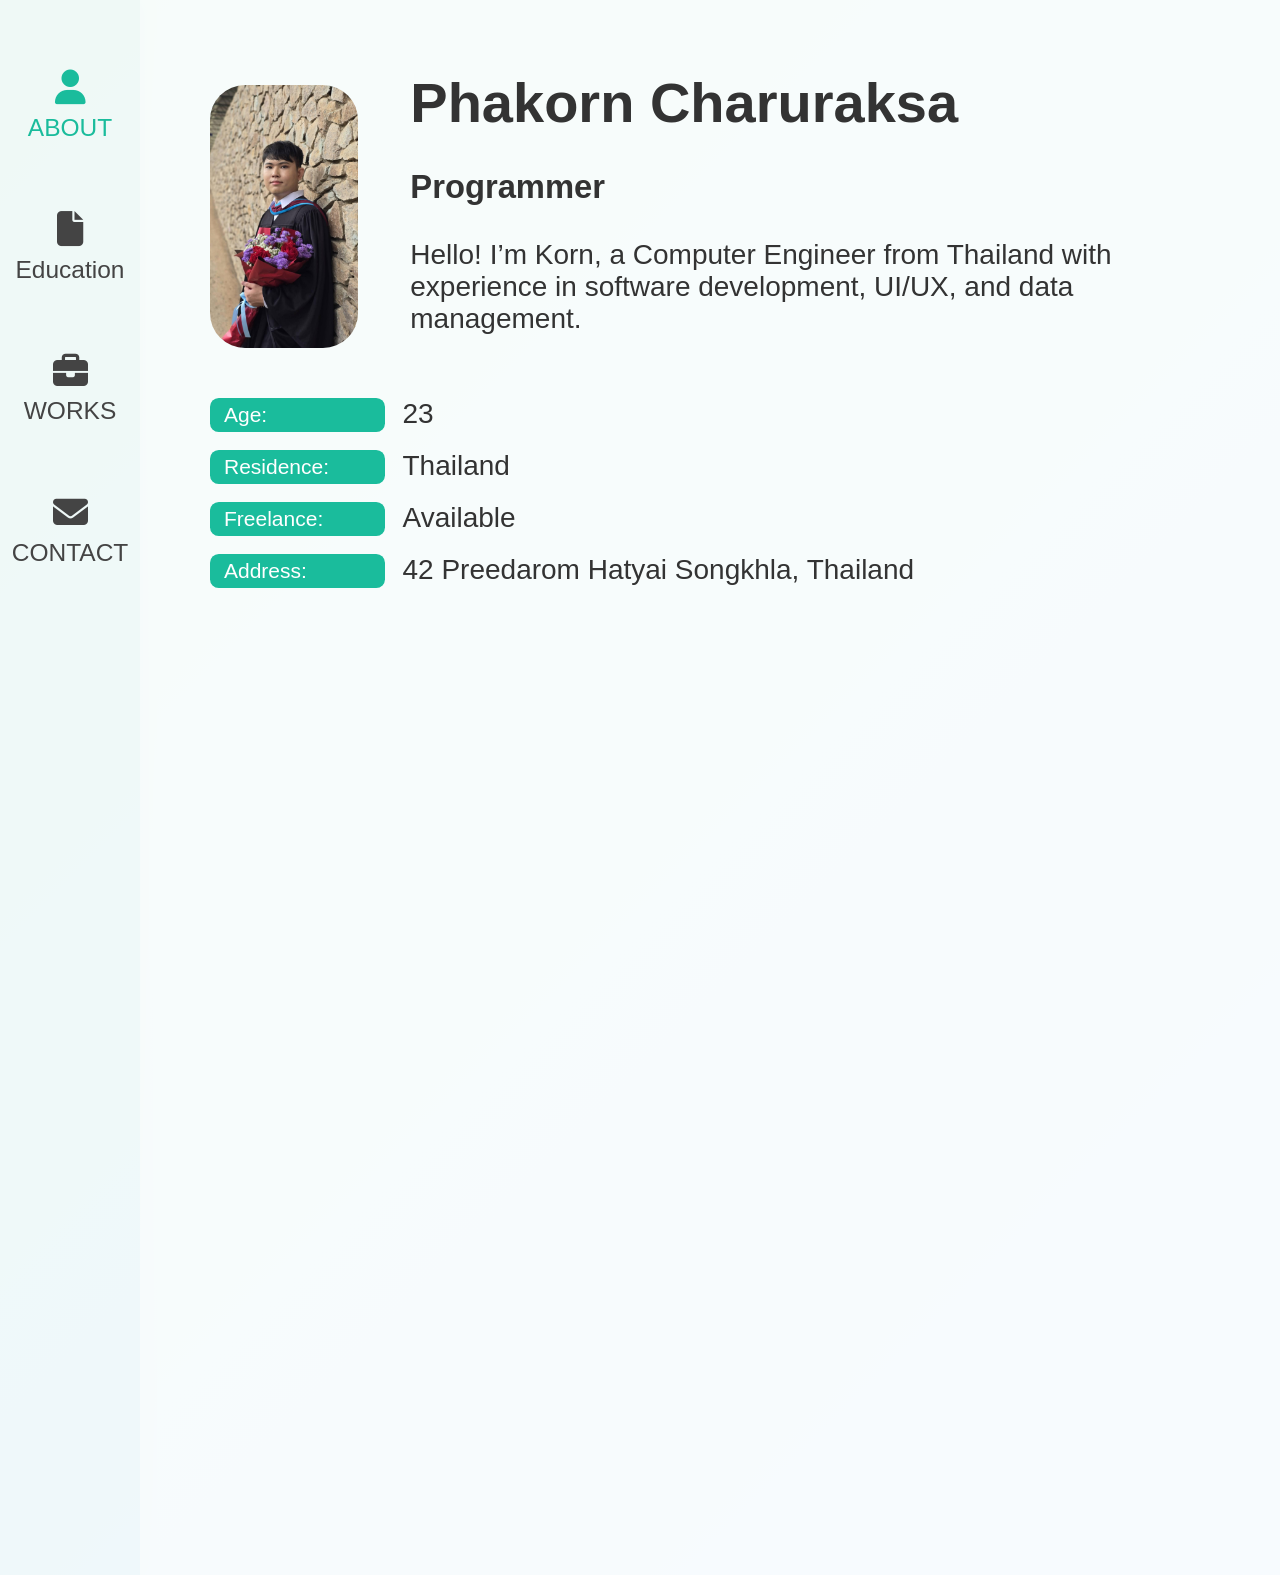
==== Index.html @ d8c00925 "first commit" ====
<!DOCTYPE html>
<html lang="en">
<head>
  <meta charset="UTF-8">
  <meta name="viewport" content="width=device-width, initial-scale=1.0">
  <title>Portfolio | Phakorn Charuraksa</title>
  <link rel="stylesheet" href="https://cdnjs.cloudflare.com/ajax/libs/font-awesome/6.4.0/css/all.min.css">
  <style>
    body {
      margin: 0;
      font-family: "Poppins", sans-serif;
      background: linear-gradient(135deg, #5cc7a3, #64b3f4);
      color: #333;
      display: flex;
      height: 100vh;
      overflow: hidden;

      zoom: 1.75;
    }
    /* Sidebar */
    .sidebar {
      width: 80px;
      background: rgba(255,255,255,0.9);
      display: flex;
      flex-direction: column;
      align-items: center;
      padding: 20px 0;
      box-shadow: 2px 0 8px rgba(0,0,0,0.1);
    }
    .sidebar a {
      text-decoration: none;
      color: #444;
      font-size: 14px;
      text-align: center;
      margin: 20px 0;
      display: flex;
      flex-direction: column;
      align-items: center;
      transition: 0.3s;
    }
    .sidebar a.active, .sidebar a:hover {
      color: #1abc9c;
    }
    .sidebar a i {
      font-size: 20px;
      margin-bottom: 5px;
    }

    /* Main Content */
    .main {
      flex: 1;
      overflow-y: auto;
      padding: 40px;
      background: rgba(255,255,255,0.95);
      transition: 0.4s;
    }

    .section {
      display: none;
      animation: fadeIn 0.5s ease;
    }
    .section.active {
      display: block;
    }
    @keyframes fadeIn {
      from { opacity: 0; transform: translateY(10px); }
      to { opacity: 1; transform: translateY(0); }
    }

    .profile {
      display: flex;
      align-items: center;
      gap: 30px;
    }
    .profile img {
      width: 150px;
      height: 150px;
      border-radius: 20px;
      object-fit: cover;
    }
    .profile h1 {
      margin: 0;
    }
    .info-box {
      display: grid;
      grid-template-columns: 100px auto;
      gap: 10px;
      margin-top: 20px;
    }
    .tag {
      background: #1abc9c;
      color: white;
      padding: 3px 8px;
      border-radius: 5px;
      font-size: 12px;
      display: inline-block;
    }

    /* Responsive */
    @media(max-width: 768px){
      body {
        flex-direction: column;
      }
      .sidebar {
        flex-direction: row;
        width: 100%;
        height: 60px;
        justify-content: space-around;
      }
      .main {
        height: calc(100vh - 60px);
      }
    }
  </style>
</head>
<body>
  <!-- Sidebar -->
  <div class="sidebar">
    <a href="#" class="nav-link active" data-section="about">
      <i class="fa fa-user"></i>
      ABOUT
    </a>
    <a href="#" class="nav-link" data-section="Education">
      <i class="fa fa-file"></i>
      Education
    </a>
    <a href="#" class="nav-link" data-section="works">
      <i class="fa fa-briefcase"></i>
      WORKS
    </a>
    <a href="#" class="nav-link" data-section="contact">
      <i class="fa fa-envelope"></i>
      CONTACT
    </a>
  </div>

  <!-- Main Content -->
  <div class="main">
    <!-- About Section -->
    <div id="about" class="section active">
      <div class="profile">
        <img src="PKman356.jpg" alt="Profile">
        <div>
          <h1>Phakorn Charuraksa</h1>
          <h3>Programmer</h3>
          <p>Hello! I’m Korn, a Computer Engineer from Thailand with experience in software development, UI/UX, and data management.</p>
        </div>
      </div>

      <div class="info-box">
        <div class="tag">Age:</div> <div>23</div>
        <div class="tag">Residence:</div> <div>Thailand</div>
        <div class="tag">Freelance:</div> <div>Available</div>
        <div class="tag">Address:</div> <div>42 Preedarom Hatyai Songkhla, Thailand</div>
      </div>
    </div>

    <!-- Education Section -->
    <div id="Education" class="section">
      <h2>Education</h2>
      <p><b>Prince of Songkhla University</b> (2563 - 2567) | GPA 2.96</p>
      <p><b>Saengthong Vitthaya School</b> (2551 - 2562)</p>
    </div>

    <!-- Works Section -->
    <div id="works" class="section">
      <h2>My Projects</h2>
      <ul>
        <li>QR Code Employee Tracking</li>
        <li>Production Dashboard on Google Sheets</li>
        <li>UX/UI Design for Factory System</li>
      </ul>
    </div>

    <!-- Contact Section -->
    <div id="contact" class="section">
      <h2>Contact Me</h2>
      <p>📞 062-868-6762</p>
      <p>📧 kornphakorn11@gmail.com</p>
      <p>🌐 <a href="https://github.com/yourusername" target="_blank">GitHub</a></p>
    </div>
  </div>

  <script>
    // Switch Sections
    const links = document.querySelectorAll(".nav-link");
    const sections = document.querySelectorAll(".section");

    links.forEach(link => {
      link.addEventListener("click", (e) => {
        e.preventDefault();
        // remove active class
        links.forEach(l => l.classList.remove("active"));
        sections.forEach(s => s.classList.remove("active"));

        // add active class to clicked link & section
        link.classList.add("active");
        document.getElementById(link.dataset.section).classList.add("active");
      });
    });
  </script>
</body>
</html>
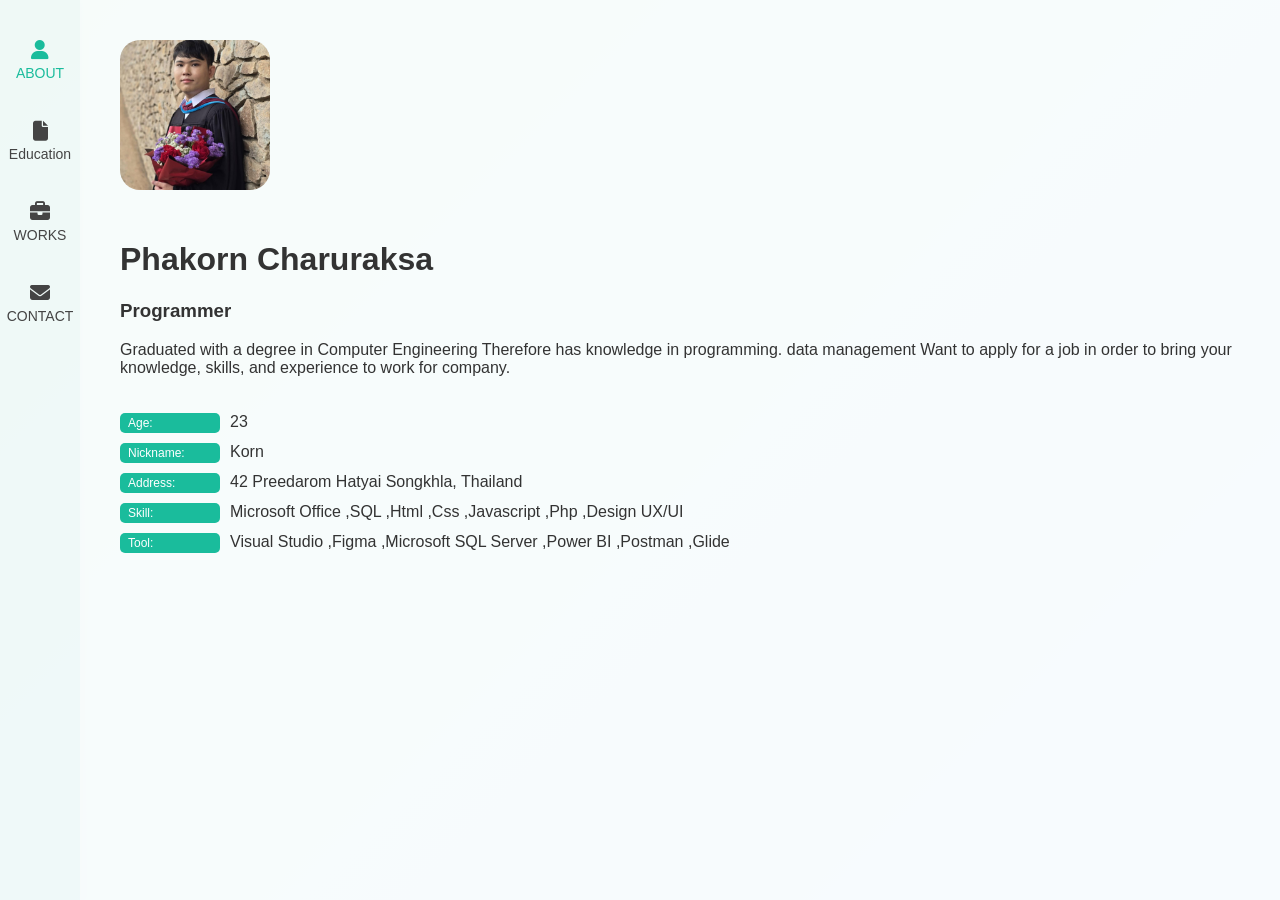
==== commit fff7442f: "second commits" ====
--- a/Index.html
+++ b/Index.html
@@ -5,113 +5,185 @@
   <meta name="viewport" content="width=device-width, initial-scale=1.0">
   <title>Portfolio | Phakorn Charuraksa</title>
   <link rel="stylesheet" href="https://cdnjs.cloudflare.com/ajax/libs/font-awesome/6.4.0/css/all.min.css">
+  <link rel="stylesheet" href="style.css">
+
   <style>
+  body {
+    margin: 0;
+    font-family: "Poppins", sans-serif;
+    background: linear-gradient(135deg, #5cc7a3, #64b3f4);
+    color: #333;
+    display: flex;
+    height: 100vh;
+    overflow: hidden;
+  }
+
+  /* ✅ Sidebar */
+  .sidebar {
+    width: 80px;
+    background: rgba(255,255,255,0.9);
+    display: flex;
+    flex-direction: column;
+    align-items: center;
+    padding: 20px 0;
+    box-shadow: 2px 0 8px rgba(0,0,0,0.1);
+    transition: all 0.3s ease;
+  }
+  .sidebar a {
+    text-decoration: none;
+    color: #444;
+    font-size: 14px;
+    text-align: center;
+    margin: 20px 0;
+    display: flex;
+    flex-direction: column;
+    align-items: center;
+    transition: 0.3s;
+  }
+  .sidebar a.active, .sidebar a:hover {
+    color: #1abc9c;
+  }
+  .sidebar a i {
+    font-size: 20px;
+    margin-bottom: 5px;
+  }
+
+  /* ✅ Main Content */
+  .main {
+    flex: 1;
+    overflow-y: auto;
+    padding: 40px;
+    background: rgba(255,255,255,0.95);
+    transition: 0.4s;
+  }
+
+  .section {
+    display: none;
+    animation: fadeIn 0.5s ease;
+  }
+  .section.active {
+    display: block;
+  }
+  @keyframes fadeIn {
+    from { opacity: 0; transform: translateY(10px); }
+    to { opacity: 1; transform: translateY(0); }
+  }
+
+  /* ✅ Profile */
+  .profile {
+    display: flex;
+    align-items: center;
+    gap: 30px;
+    flex-wrap: wrap;
+  }
+  .profile img {
+    width: 150px;
+    height: 150px;
+    border-radius: 20px;
+    object-fit: cover;
+  }
+
+  .info-box {
+    display: grid;
+    grid-template-columns: 100px auto;
+    gap: 10px;
+    margin-top: 20px;
+  }
+  .tag {
+    background: #1abc9c;
+    color: white;
+    padding: 3px 8px;
+    border-radius: 5px;
+    font-size: 12px;
+    display: inline-block;
+  }
+
+  /* ✅ Education & Work Container */
+  .edu-container {
+    display: flex;
+    gap: 20px;
+    align-items: flex-start;
+    margin-bottom: 20px;
+  }
+  .edu-left img {
+    width: 120px;
+    height: auto;
+    border-radius: 10px;
+  }
+  .edu-right {
+    flex: 1;
+  }
+
+  ul.skills {
+    list-style-type: disc;
+    padding-left: 20px;
+    margin-top: 10px;
+  }
+  ul.skills li {
+    margin-bottom: 6px;
+  }
+
+  /* ✅ Responsive */
+  @media(max-width: 1024px) {
+    .main {
+      padding: 20px;
+    }
+  }
+
+  @media(max-width: 768px) {
     body {
-      margin: 0;
-      font-family: "Poppins", sans-serif;
-      background: linear-gradient(135deg, #5cc7a3, #64b3f4);
-      color: #333;
-      display: flex;
-      height: 100vh;
-      overflow: hidden;
-
-      zoom: 1.75;
-    }
-    /* Sidebar */
+      flex-direction: column;
+      height: auto;
+    }
+
     .sidebar {
-      width: 80px;
-      background: rgba(255,255,255,0.9);
-      display: flex;
+      flex-direction: row;
+      width: 100%;
+      height: 60px;
+      justify-content: space-around;
+      position: sticky;
+      top: 0;
+      z-index: 100;
+    }
+
+    .sidebar a {
+      font-size: 12px;
+    }
+    .sidebar a i {
+      font-size: 18px;
+    }
+
+    .main {
+      height: auto;
+    }
+
+    /* ✅ Education & Work ให้ซ้อนกัน */
+    .edu-container {
       flex-direction: column;
-      align-items: center;
-      padding: 20px 0;
-      box-shadow: 2px 0 8px rgba(0,0,0,0.1);
-    }
-    .sidebar a {
-      text-decoration: none;
-      color: #444;
-      font-size: 14px;
       text-align: center;
-      margin: 20px 0;
-      display: flex;
+    }
+    .edu-left img {
+      width: 80%;
+      max-width: 200px;
+      margin: 0 auto;
+    }
+  }
+
+  @media(max-width: 480px) {
+    .profile {
       flex-direction: column;
-      align-items: center;
-      transition: 0.3s;
-    }
-    .sidebar a.active, .sidebar a:hover {
-      color: #1abc9c;
-    }
-    .sidebar a i {
-      font-size: 20px;
-      margin-bottom: 5px;
-    }
-
-    /* Main Content */
-    .main {
-      flex: 1;
-      overflow-y: auto;
-      padding: 40px;
-      background: rgba(255,255,255,0.95);
-      transition: 0.4s;
-    }
-
-    .section {
-      display: none;
-      animation: fadeIn 0.5s ease;
-    }
-    .section.active {
-      display: block;
-    }
-    @keyframes fadeIn {
-      from { opacity: 0; transform: translateY(10px); }
-      to { opacity: 1; transform: translateY(0); }
-    }
-
-    .profile {
-      display: flex;
-      align-items: center;
-      gap: 30px;
+      text-align: center;
     }
     .profile img {
-      width: 150px;
-      height: 150px;
-      border-radius: 20px;
-      object-fit: cover;
-    }
-    .profile h1 {
-      margin: 0;
-    }
+      width: 120px;
+      height: 120px;
+    }
+
     .info-box {
-      display: grid;
-      grid-template-columns: 100px auto;
-      gap: 10px;
-      margin-top: 20px;
-    }
-    .tag {
-      background: #1abc9c;
-      color: white;
-      padding: 3px 8px;
-      border-radius: 5px;
-      font-size: 12px;
-      display: inline-block;
-    }
-
-    /* Responsive */
-    @media(max-width: 768px){
-      body {
-        flex-direction: column;
-      }
-      .sidebar {
-        flex-direction: row;
-        width: 100%;
-        height: 60px;
-        justify-content: space-around;
-      }
-      .main {
-        height: calc(100vh - 60px);
-      }
-    }
-  </style>
+      grid-template-columns: 1fr;
+    }
+  }
+</style>
 </head>
 <body>
   <!-- Sidebar -->
@@ -139,45 +211,78 @@
     <!-- About Section -->
     <div id="about" class="section active">
       <div class="profile">
-        <img src="PKman356.jpg" alt="Profile">
+        <img src="img/pkman356.jpg" alt="Profile">
         <div>
           <h1>Phakorn Charuraksa</h1>
           <h3>Programmer</h3>
-          <p>Hello! I’m Korn, a Computer Engineer from Thailand with experience in software development, UI/UX, and data management.</p>
+          <p>Graduated with a degree in Computer Engineering Therefore has knowledge in programming. data management Want to apply for a job in order to bring your knowledge, skills, and experience to work for company.</p>
         </div>
       </div>
 
       <div class="info-box">
-        <div class="tag">Age:</div> <div>23</div>
-        <div class="tag">Residence:</div> <div>Thailand</div>
-        <div class="tag">Freelance:</div> <div>Available</div>
+        <div class="tag">Age:</div> <div> 23</div>
+        <div class="tag">Nickname:</div> <div>Korn</div>
         <div class="tag">Address:</div> <div>42 Preedarom Hatyai Songkhla, Thailand</div>
+        <div class="tag">Skill:</div> <div>Microsoft Office ,SQL ,Html ,Css ,Javascript ,Php ,Design UX/UI</div>
+        <div class="tag">Tool:</div> <div>Visual Studio ,Figma ,Microsoft SQL Server ,Power BI ,Postman ,Glide</div>
       </div>
     </div>
 
     <!-- Education Section -->
     <div id="Education" class="section">
       <h2>Education</h2>
-      <p><b>Prince of Songkhla University</b> (2563 - 2567) | GPA 2.96</p>
-      <p><b>Saengthong Vitthaya School</b> (2551 - 2562)</p>
+
+      <div class="edu-container">
+        <!-- ✅ คอลัมน์ซ้าย: รูป -->
+        <div class="edu-left">
+          <img src="img/PrinceofSongklha.png" alt="Prince of Songkhla University">
+        </div>
+
+        <!-- ✅ คอลัมน์ขวา: รายละเอียด -->
+        <div class="edu-right">
+          <h3>Prince of Songkhla University</h3>
+          <p>Computer Engineering (2563 - 2567)</p>
+          <p>GPA: 2.96</p>
+        </div>
+      </div>
+
+      <div class="edu-container">
+        <div class="edu-left">
+          <img src="img/Saengthong.jpg" alt="Saengthong Vitthaya School">
+        </div>
+        <div class="edu-right">
+          <h3>Saengthong Vitthaya School</h3>
+          <p>Science-Engineering Program (2551 - 2562)</p>
+        </div>
+      </div>
     </div>
+
 
     <!-- Works Section -->
     <div id="works" class="section">
-      <h2>My Projects</h2>
-      <ul>
-        <li>QR Code Employee Tracking</li>
-        <li>Production Dashboard on Google Sheets</li>
-        <li>UX/UI Design for Factory System</li>
-      </ul>
+      <h2>Experience</h2>
+      <div class="edu-container">
+        <div class="edu-left">
+          <img src="img/SCG.jpg" alt="Siam Cement Group">
+        </div>
+        <div class="edu-right">
+          <h3>Siam Cement Group (Thung Song)</h3>
+          <p>Cooperative (Nov 2566 - Mar 2567)</p>
+           <ul class="skills">
+              <li>Design UX/UI for displaying employee credentials in the factory to make them suitable for use</li>
+              <li>Write program to extract information about each employee from the main database for checking employee information</li>
+              <li>Make data to QR code on the employee's card</li>
+              <li>Make the data in Google Sheets to be updated automatically</li>
+            </ul>
+        </div>
+      </div>
     </div>
-
     <!-- Contact Section -->
     <div id="contact" class="section">
       <h2>Contact Me</h2>
       <p>📞 062-868-6762</p>
       <p>📧 kornphakorn11@gmail.com</p>
-      <p>🌐 <a href="https://github.com/yourusername" target="_blank">GitHub</a></p>
+      <p>🌐 <a href="https://phakorn356.github.io/" target="_blank">Profile</a></p>
     </div>
   </div>
 
--- a/style.css
+++ b/style.css
@@ -0,0 +1,43 @@
+.edu-container {
+  display: grid;
+  grid-template-columns: 130px 1fr; /* ✅ ซ้าย 130px, ขวาเต็ม */
+  gap: 20px;
+  align-items: center;
+  background: #f8f8f8;
+  padding: 15px;
+  border-radius: 10px;
+  margin-bottom: 20px;
+}
+
+/* ✅ ขนาดรูปพอดีคอลัมน์ */
+.edu-left img {
+  width: 120px;         /* ความกว้างคงที่ */
+  height: 90px;         /* ความสูงเหมาะสม */
+  border-radius: 10px;
+  object-fit: cover;    /* ครอบให้พอดีไม่เพี้ยน */
+  display: block;
+  margin: 0 auto;
+  box-shadow: 0 2px 6px rgba(0,0,0,0.1);
+}
+
+.edu-right h3 {
+  margin: 0;
+  font-size: 18px;
+  color: #333;
+}
+.edu-right p {
+  margin: 5px 0;
+  color: #666;
+}
+
+/* ✅ มือถือให้เรียงบน-ล่าง */
+@media(max-width: 768px) {
+  .edu-container {
+    grid-template-columns: 1fr; /* ✅ มือถือคอลัมน์เดียว */
+    text-align: center;
+  }
+  .edu-left img {
+    width: 150px;  /* มือถือให้ใหญ่ขึ้นหน่อย */
+    height: 100px;
+  }
+}
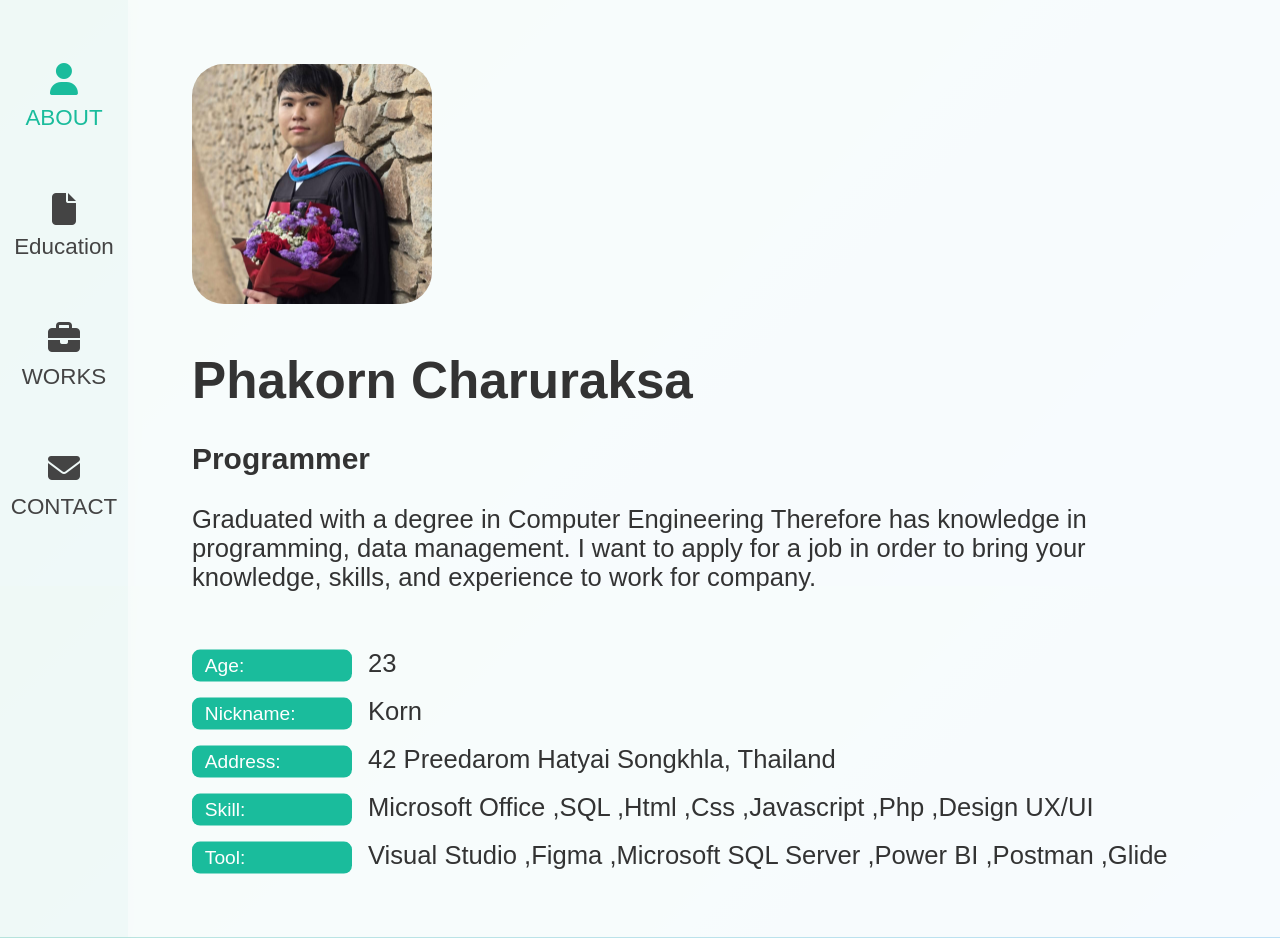
==== commit 59f5c763: "ขนาด" ====
--- a/Index.html
+++ b/Index.html
@@ -8,182 +8,202 @@
   <link rel="stylesheet" href="style.css">
 
   <style>
-  body {
-    margin: 0;
-    font-family: "Poppins", sans-serif;
-    background: linear-gradient(135deg, #5cc7a3, #64b3f4);
-    color: #333;
-    display: flex;
-    height: 100vh;
-    overflow: hidden;
-  }
-
-  /* ✅ Sidebar */
-  .sidebar {
-    width: 80px;
-    background: rgba(255,255,255,0.9);
-    display: flex;
-    flex-direction: column;
-    align-items: center;
-    padding: 20px 0;
-    box-shadow: 2px 0 8px rgba(0,0,0,0.1);
-    transition: all 0.3s ease;
-  }
-  .sidebar a {
-    text-decoration: none;
-    color: #444;
-    font-size: 14px;
-    text-align: center;
-    margin: 20px 0;
-    display: flex;
-    flex-direction: column;
-    align-items: center;
-    transition: 0.3s;
-  }
-  .sidebar a.active, .sidebar a:hover {
-    color: #1abc9c;
-  }
-  .sidebar a i {
-    font-size: 20px;
-    margin-bottom: 5px;
-  }
-
-  /* ✅ Main Content */
-  .main {
-    flex: 1;
-    overflow-y: auto;
-    padding: 40px;
-    background: rgba(255,255,255,0.95);
-    transition: 0.4s;
-  }
-
-  .section {
-    display: none;
-    animation: fadeIn 0.5s ease;
-  }
-  .section.active {
-    display: block;
-  }
-  @keyframes fadeIn {
-    from { opacity: 0; transform: translateY(10px); }
-    to { opacity: 1; transform: translateY(0); }
-  }
-
-  /* ✅ Profile */
-  .profile {
-    display: flex;
-    align-items: center;
-    gap: 30px;
-    flex-wrap: wrap;
-  }
-  .profile img {
-    width: 150px;
-    height: 150px;
-    border-radius: 20px;
-    object-fit: cover;
-  }
-
-  .info-box {
-    display: grid;
-    grid-template-columns: 100px auto;
-    gap: 10px;
-    margin-top: 20px;
-  }
-  .tag {
-    background: #1abc9c;
-    color: white;
-    padding: 3px 8px;
-    border-radius: 5px;
-    font-size: 12px;
-    display: inline-block;
-  }
-
-  /* ✅ Education & Work Container */
-  .edu-container {
-    display: flex;
-    gap: 20px;
-    align-items: flex-start;
-    margin-bottom: 20px;
-  }
-  .edu-left img {
-    width: 120px;
-    height: auto;
-    border-radius: 10px;
-  }
-  .edu-right {
-    flex: 1;
-  }
-
-  ul.skills {
-    list-style-type: disc;
-    padding-left: 20px;
-    margin-top: 10px;
-  }
-  ul.skills li {
-    margin-bottom: 6px;
-  }
-
-  /* ✅ Responsive */
-  @media(max-width: 1024px) {
+    body {
+      margin: 0;
+      font-family: "Poppins", sans-serif;
+      background: linear-gradient(135deg, #5cc7a3, #64b3f4);
+      color: #333;
+      display: flex;
+      height: 100vh;         /* Desktop ใช้เต็มจอ */
+      overflow: hidden;      /* Desktop scroll แค่ใน .main */
+    }
+
+    /* Sidebar */
+    .sidebar {
+      width: 80px;
+      background: rgba(255,255,255,0.9);
+      display: flex;
+      flex-direction: column;
+      align-items: center;
+      padding: 20px 0;
+      box-shadow: 2px 0 8px rgba(0,0,0,0.1);
+    }
+    .sidebar a {
+      text-decoration: none;
+      color: #444;
+      font-size: 14px;
+      text-align: center;
+      margin: 20px 0;
+      display: flex;
+      flex-direction: column;
+      align-items: center;
+      transition: 0.3s;
+    }
+    .sidebar a.active, .sidebar a:hover {
+      color: #1abc9c;
+    }
+    .sidebar a i {
+      font-size: 20px;
+      margin-bottom: 5px;
+    }
+
+    /* Main Content */
     .main {
-      padding: 20px;
-    }
-  }
-
-  @media(max-width: 768px) {
-    body {
-      flex-direction: column;
+      flex: 1;
+      overflow-y: auto;
+      padding: 40px;
+      background: rgba(255,255,255,0.95);
+      transition: 0.4s;
+    }
+
+    .section {
+      display: none;
+      animation: fadeIn 0.5s ease;
+    }
+    .section.active {
+      display: block;
+    }
+    @keyframes fadeIn {
+      from { opacity: 0; transform: translateY(10px); }
+      to { opacity: 1; transform: translateY(0); }
+    }
+
+    .profile {
+      display: flex;
+      align-items: center;
+      gap: 30px;
+      flex-wrap: wrap;
+    }
+    .profile img {
+      width: 150px;
+      height: 150px;
+      border-radius: 20px;
+      object-fit: cover;
+    }
+    .profile h1 {
+      margin: 0;
+    }
+    .info-box {
+      display: grid;
+      grid-template-columns: 100px auto;
+      gap: 10px;
+      margin-top: 20px;
+    }
+    .tag {
+      background: #1abc9c;
+      color: white;
+      padding: 3px 8px;
+      border-radius: 5px;
+      font-size: 12px;
+      display: inline-block;
+    }
+    ul.skills {
+      list-style-type: disc; /* จุด bullet */
+      padding-left: 20px;
+      margin-top: 10px;
+    }
+    ul.skills li {
+      margin-bottom: 6px;
+    }
+
+    /* Education & Work Container */
+    .edu-container {
+      display: flex;
+      gap: 20px;
+      align-items: flex-start;
+      margin-bottom: 20px;
+    }
+    .edu-left img {
+      width: 120px;
       height: auto;
-    }
-
-    .sidebar {
-      flex-direction: row;
-      width: 100%;
-      height: 60px;
-      justify-content: space-around;
-      position: sticky;
-      top: 0;
-      z-index: 100;
-    }
-
-    .sidebar a {
-      font-size: 12px;
-    }
-    .sidebar a i {
-      font-size: 18px;
-    }
-
-    .main {
-      height: auto;
-    }
-
-    /* ✅ Education & Work ให้ซ้อนกัน */
-    .edu-container {
-      flex-direction: column;
-      text-align: center;
-    }
-    .edu-left img {
-      width: 80%;
-      max-width: 200px;
-      margin: 0 auto;
-    }
-  }
-
-  @media(max-width: 480px) {
-    .profile {
-      flex-direction: column;
-      text-align: center;
-    }
-    .profile img {
-      width: 120px;
-      height: 120px;
-    }
-
-    .info-box {
-      grid-template-columns: 1fr;
-    }
-  }
-</style>
+      border-radius: 10px;
+    }
+    .edu-right {
+      flex: 1;
+    }
+
+    /* ✅ Responsive */
+    @media(max-width: 1024px){
+      .main {
+        padding: 20px;
+      }
+    }
+
+    @media(max-width: 768px){
+      /* ✅ ปล่อยให้เลื่อนลงได้ */
+      body {
+        flex-direction: column;
+        height: auto;         /* ✅ ให้สูงตามเนื้อหา */
+        overflow: visible;    /* ✅ เปิด scroll */
+      }
+      .sidebar {
+        flex-direction: row;
+        width: 100%;
+        height: 60px;
+        justify-content: space-around;
+        position: sticky;
+        top: 0;
+        z-index: 100;
+      }
+      .sidebar a {
+        font-size: 12px;
+      }
+      .sidebar a i {
+        font-size: 18px;
+      }
+      .main {
+        min-height: 100vh;    /* ✅ ให้เนื้อหาอย่างน้อยสูงเท่าหน้าจอ */
+        overflow-y: visible;  /* ✅ ไม่บังคับ scroll ภายใน */
+      }
+
+      /* ✅ Education & Work ให้ซ้อนกัน */
+      .edu-container {
+        flex-direction: column;
+        text-align: center;
+      }
+      .edu-left img {
+        width: 80%;
+        max-width: 200px;
+        margin: 0 auto;
+      }
+    }
+
+    @media(max-width: 480px) {
+      .profile {
+        flex-direction: column;
+        text-align: center;
+      }
+      .profile img {
+        width: 120px;
+        height: 120px;
+      }
+
+      .info-box {
+        grid-template-columns: 1fr;
+      }
+    }
+    /* ✅ ซูม 1.75 เฉพาะ Desktop */
+    @media (min-width: 1025px) {
+      body {
+        transform: scale(1.6);
+        transform-origin: top left;
+        width: calc(100% / 1.6); /* ปรับให้ไม่ล้น */
+        height: calc(100% / 1.6);
+        overflow: hidden; /* Desktop scroll แค่ใน .main */
+      }
+    }
+
+    /* ✅ บนมือถือ/Tablet ไม่ซูม */
+    @media (max-width: 1024px) {
+      body {
+        transform: none;
+        width: 100%;
+        height: auto;
+        overflow: visible; /* เปิด scroll */
+      }
+    }
+
+  </style>
 </head>
 <body>
   <!-- Sidebar -->
@@ -215,7 +235,7 @@
         <div>
           <h1>Phakorn Charuraksa</h1>
           <h3>Programmer</h3>
-          <p>Graduated with a degree in Computer Engineering Therefore has knowledge in programming. data management Want to apply for a job in order to bring your knowledge, skills, and experience to work for company.</p>
+          <p>Graduated with a degree in Computer Engineering Therefore has knowledge in programming, data management. I want to apply for a job in order to bring your knowledge, skills, and experience to work for company.</p>
         </div>
       </div>
 
